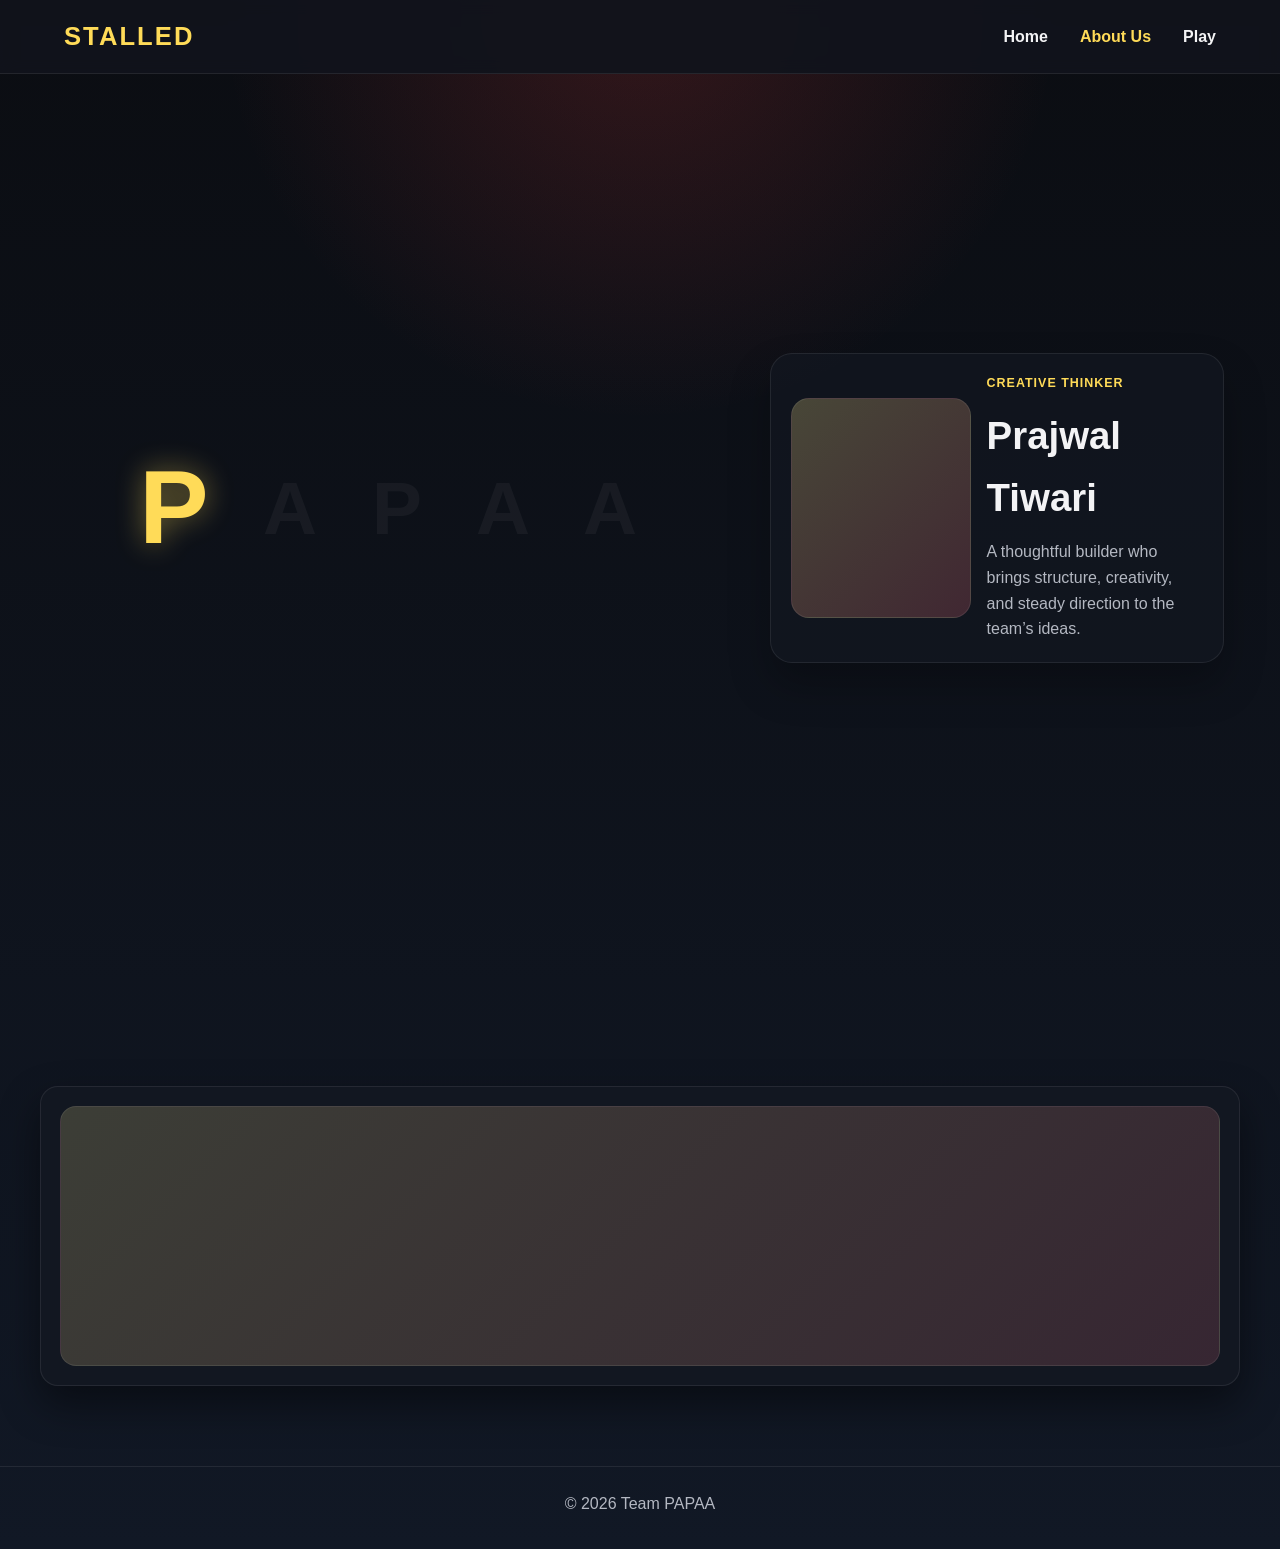
==== about.html @ a06e524e "Initial Commit" ====
<!doctype html>
<html lang="en">
  <head>
    <meta charset="UTF-8" />
    <meta name="viewport" content="width=device-width, initial-scale=1.0" />
    <meta
      name="description"
      content="About Team PAPAA, the creators of Stalled, a horror maze game built from scratch."
    />
    <title>About Us | Team PAPAA</title>
    <link rel="stylesheet" href="style.css" />
  </head>
  <body>
    <header>
      <nav class="navbar" aria-label="Main navigation">
        <div class="nav-logo">Stalled</div>
        <ul class="nav-links">
          <li><a href="index.html">Home</a></li>
          <li><a href="about.html" class="active">About Us</a></li>
          <li><a href="index.html#play">Play</a></li>
        </ul>
      </nav>
    </header>

    <main>
      <section class="about-story">
        <div class="story-stage">
          <div class="letter-reveal" aria-label="PAPAA letter animation">
            <span class="papaa-letter is-active" data-letter="P">P</span>
            <span class="papaa-letter" data-letter="A">A</span>
            <span class="papaa-letter" data-letter="P">P</span>
            <span class="papaa-letter" data-letter="A">A</span>
            <span class="papaa-letter" data-letter="A">A</span>
          </div>

          <div class="story-panel" aria-live="polite">
            <article class="member-story active" id="active-member-story">
              <div class="story-visual">
                <div class="story-photo"></div>
              </div>
              <div class="story-copy">
                <span class="member-role">Creative thinker</span>
                <h3>Prajwal Tiwari</h3>
                <p>
                  A thoughtful builder who brings structure, creativity, and steady
                  direction to the team’s ideas.
                </p>
              </div>
            </article>
          </div>
        </div>
      </section>

      <section class="team-section">
        <div class="team-photo-card">
          <div class="group-photo" aria-label="Group photo placeholder"></div>
        </div>
      </section>

    </main>

    <footer class="site-footer">
      <p>© <span id="year"></span> Team PAPAA</p>
    </footer>

    <script src="script.js"></script>
  </body>
</html>
---- style.css ----
:root {
  --bg: #0b0d12;
  --bg-soft: #151922;
  --panel: rgba(19, 24, 34, 0.9);
  --panel-border: rgba(255, 255, 255, 0.08);
  --text: #f3f3f5;
  --muted: #b4b8c2;
  --primary: #d93d3d;
  --primary-dark: #a92424;
  --accent: #ffdb58;
  --accent-soft: rgba(255, 219, 88, 0.14);
  --shadow: rgba(0, 0, 0, 0.45);
}

* {
  margin: 0;
  padding: 0;
  box-sizing: border-box;
  font-family: "Segoe UI", Tahoma, Geneva, Verdana, sans-serif;
}

html {
  scroll-behavior: smooth;
}

body {
  background:
    radial-gradient(circle at top, rgba(217, 61, 61, 0.2), transparent 25%),
    linear-gradient(180deg, var(--bg) 0%, #111825 100%);
  color: var(--text);
  line-height: 1.6;
}

a {
  color: inherit;
}

img {
  max-width: 100%;
  display: block;
}

.navbar {
  display: flex;
  justify-content: space-between;
  align-items: center;
  padding: 1rem 5%;
  background-color: rgba(17, 20, 28, 0.95);
  color: white;
  position: sticky;
  top: 0;
  z-index: 1000;
  border-bottom: 1px solid rgba(255, 255, 255, 0.08);
  backdrop-filter: blur(8px);
}

.nav-logo {
  font-size: 1.6rem;
  font-weight: 800;
  letter-spacing: 0.08em;
  text-transform: uppercase;
  color: var(--accent);
}

.nav-links {
  display: flex;
  list-style: none;
  gap: 2rem;
}

.nav-links a {
  text-decoration: none;
  color: var(--text);
  font-weight: 600;
  transition: color 0.3s ease, transform 0.2s ease;
}

.nav-links a:hover,
.nav-links a.active {
  color: var(--accent);
  transform: translateY(-1px);
}

main {
  width: min(1200px, calc(100% - 2rem));
  margin: 0 auto;
}

.hero,
.info-section,
.play-section,
.process-section,
.about-story,
.team-section,
.final-showcase {
  padding: 5rem 0;
}

.about-story {
  min-height: 100vh;
  display: flex;
  align-items: center;
  justify-content: center;
  padding-top: 3rem;
}

.story-stage {
  width: min(1200px, calc(100% - 2rem));
  margin: 0 auto;
  display: grid;
  grid-template-columns: minmax(0, 1.2fr) minmax(320px, 0.8fr);
  align-items: center;
  gap: 2rem;
  min-height: 36vh;
}

.letter-reveal {
  --slide-dir: 1;
  display: flex;
  justify-content: center;
  align-items: center;
  gap: 0.4rem;
  flex-wrap: wrap;
  width: 100%;
  min-height: 150px;
  transition: transform 0.8s ease;
}

.story-panel {
  display: flex;
  align-items: center;
  justify-content: center;
  min-height: 300px;
}

.story-panel .member-story {
  display: grid;
  width: 100%;
  max-width: 520px;
  grid-template-columns: 180px 1fr;
  gap: 1rem;
  align-items: center;
  margin: 0;
  padding: 1.25rem;
  border-radius: 22px;
  background: rgba(19, 24, 34, 0.7);
  border: 1px solid rgba(255, 255, 255, 0.08);
  box-shadow: 0 22px 40px rgba(0, 0, 0, 0.25);
  opacity: 1;
  transform: none;
}

.story-panel .member-story.active {
  animation: storyReveal 0.9s cubic-bezier(0.22, 1, 0.36, 1);
}

.papaa-letter {
  display: inline-flex;
  align-items: center;
  justify-content: center;
  min-width: 100px;
  height: 100px;
  border-radius: 20px;
  font-size: clamp(3rem, 7vw, 5.5rem);
  font-weight: 800;
  color: rgba(255, 255, 255, 0.18);
  background: transparent;
  transition: all 0.7s ease;
  transform: translateX(0) scale(0.85);
  opacity: 0.25;
}

.papaa-letter.is-active {
  color: var(--accent);
  transform: translateX(-10px) scale(1.18);
  opacity: 1;
  text-shadow: 0 0 24px rgba(255, 219, 88, 0.45);
  animation: letterReveal 0.9s cubic-bezier(0.22, 1, 0.36, 1);
}

@keyframes letterReveal {
  0% {
    opacity: 0;
    transform: translateX(calc(var(--slide-dir) * 120px)) scale(0.45);
    filter: blur(5px);
  }
  45% {
    opacity: 0.75;
  }
  100% {
    opacity: 1;
    transform: translateX(-10px) scale(1.18);
    filter: blur(0);
  }
}

.member-role {
  display: inline-block;
  margin-bottom: 0.2rem;
  color: var(--accent);
  font-size: 0.78rem;
  letter-spacing: 0.1em;
  text-transform: uppercase;
  font-weight: 700;
}

.hero {
  display: grid;
  grid-template-columns: 1.2fr 0.8fr;
  align-items: center;
  gap: 3rem;
  min-height: 72vh;
}

.eyebrow {
  text-transform: uppercase;
  letter-spacing: 0.18em;
  color: var(--accent);
  font-size: 0.75rem;
  font-weight: 700;
  margin-bottom: 0.8rem;
}

.hero-copy h1,
.section-heading h2,
.play-copy h2,
.story-header h2 {
  line-height: 1.05;
  margin-bottom: 1rem;
}

.hero-copy h1 {
  font-size: clamp(3rem, 6vw, 5.5rem);
}

.hero-copy p,
.story-header p,
.feature p,
.play-copy p,
.member-card p,
.day-card p,
.team-intro p,
.about-text p,
.game-card p {
  color: var(--muted);
}

.hero-copy p {
  max-width: 560px;
  font-size: 1.08rem;
}

.hero-actions {
  display: flex;
  flex-wrap: wrap;
  gap: 1rem;
  margin-top: 2rem;
}

.button {
  display: inline-block;
  text-decoration: none;
  padding: 0.85rem 1.4rem;
  border-radius: 999px;
  font-weight: 700;
  transition: transform 0.2s ease, box-shadow 0.2s ease;
}

.button:hover {
  transform: translateY(-2px);
}

.button.primary {
  background: linear-gradient(135deg, var(--primary) 0%, var(--primary-dark) 100%);
  color: white;
  box-shadow: 0 12px 25px rgba(217, 61, 61, 0.35);
}

.button.secondary {
  border: 1px solid rgba(255, 255, 255, 0.15);
  color: var(--text);
  background: rgba(255, 255, 255, 0.02);
}

.hero-card,
.feature,
.play-panel,
.game-card,
.day-card,
.member-card,
.about-card,
.photo-card,
.team-photo-card {
  background: var(--panel);
  border: 1px solid var(--panel-border);
  border-radius: 18px;
  box-shadow: 0 18px 40px var(--shadow);
}

.hero-card {
  padding: 2rem;
}

.card-tag {
  display: inline-block;
  padding: 0.4rem 0.8rem;
  border-radius: 999px;
  background: var(--accent-soft);
  color: var(--accent);
  font-size: 0.72rem;
  font-weight: 700;
  letter-spacing: 0.08em;
  text-transform: uppercase;
  margin-bottom: 1rem;
}

.hero-card h2 {
  font-size: clamp(1.7rem, 3vw, 2.5rem);
  margin-bottom: 0.8rem;
}

.section-heading {
  text-align: center;
  margin-bottom: 2.5rem;
}

.section-heading h2,
.play-copy h2,
.story-header h2 {
  font-size: clamp(2rem, 4vw, 3rem);
}

.feature-grid {
  display: grid;
  grid-template-columns: repeat(3, minmax(0, 1fr));
  gap: 1.5rem;
}

.feature {
  padding: 1.5rem;
}

.feature h3,
.member-card h3,
.day-card h3,
.game-card h3 {
  margin-bottom: 0.7rem;
  font-size: 1.3rem;
}

.play-section {
  display: grid;
  grid-template-columns: 1fr 0.9fr;
  align-items: center;
  gap: 2rem;
  padding-bottom: 5rem;
}

.play-panel,
.game-card,
.about-card {
  padding: 1.8rem;
}

.status {
  display: inline-flex;
  align-items: center;
  gap: 0.6rem;
  margin-bottom: 1rem;
  font-weight: 700;
  color: var(--text);
}

.status-dot {
  width: 0.7rem;
  height: 0.7rem;
  border-radius: 50%;
  background: #3dd982;
  box-shadow: 0 0 12px rgba(61, 217, 130, 0.9);
}

.play-panel ul {
  list-style: none;
  display: grid;
  gap: 0.8rem;
}

.play-panel li {
  position: relative;
  padding-left: 1.3rem;
}

.play-panel li::before {
  content: "•";
  position: absolute;
  left: 0;
  color: var(--accent);
}

.game-card {
  display: flex;
  flex-direction: column;
  gap: 1rem;
}

.embed-box {
  background: rgba(255, 255, 255, 0.02);
  border: 1px solid rgba(255, 255, 255, 0.08);
  border-radius: 14px;
  min-height: 280px;
  display: flex;
  align-items: center;
  justify-content: center;
  padding: 1.5rem;
  text-align: center;
  color: var(--muted);
}

.scratch-button {
  display: inline-block;
  text-decoration: none;
  background: #ffdb58;
  color: #0b0d12;
  font-weight: 800;
  padding: 0.8rem 1.3rem;
  border-radius: 999px;
  transition: transform 0.2s ease;
}

.scratch-button:hover {
  transform: translateY(-2px);
}

.process-layout {
  display: grid;
  grid-template-columns: 1fr 1.2fr;
  gap: 2rem;
  align-items: start;
}

.process-copy {
  display: flex;
  flex-direction: column;
  gap: 1rem;
}

.process-copy h2 {
  font-size: clamp(2.1rem, 3vw, 3rem);
}

.process-copy p {
  color: var(--muted);
}

.process-grid {
  display: grid;
  grid-template-columns: repeat(2, minmax(0, 1fr));
  gap: 1.2rem;
}

.day-card {
  padding: 1.2rem;
}

.day-gallery {
  display: grid;
  grid-template-columns: repeat(2, minmax(0, 1fr));
  gap: 0.8rem;
  margin-top: 1rem;
}

.gallery-photo {
  min-height: 120px;
  border-radius: 12px;
  background:
    linear-gradient(135deg, rgba(217, 61, 61, 0.35), rgba(255, 219, 88, 0.12)),
    #1a2230;
  border: 1px solid rgba(255, 255, 255, 0.08);
}

.story-header {
  text-align: center;
  margin-bottom: 2rem;
}

.team-grid {
  display: grid;
  grid-template-columns: repeat(5, minmax(0, 1fr));
  gap: 1rem;
}

.member-card {
  padding: 1rem;
}

.member-photo {
  width: 100%;
  min-height: 180px;
  border-radius: 14px;
  margin-bottom: 1rem;
  background: linear-gradient(135deg, rgba(255, 219, 88, 0.18), rgba(217, 61, 61, 0.18)), #1a2230;
  border: 1px solid rgba(255, 255, 255, 0.08);
}

.member-role {
  display: inline-block;
  margin-bottom: 0.7rem;
  color: var(--accent);
  font-weight: 700;
  font-size: 0.78rem;
  letter-spacing: 0.08em;
  text-transform: uppercase;
}

.member-story {
  display: none;
  grid-template-columns: 220px 1fr;
  gap: 1rem;
  align-items: center;
  max-width: 980px;
  margin: 0 auto 0.75rem;
  padding: 1.1rem 1.5rem;
  border: 1px solid rgba(255, 255, 255, 0.08);
  border-radius: 22px;
  background: rgba(19, 24, 34, 0.7);
  opacity: 0;
  transform: translateY(18px);
  transition: opacity 0.7s ease, transform 0.8s ease;
}

.member-story.active {
  display: grid;
  opacity: 1;
  transform: translateY(0);
  box-shadow: 0 22px 40px rgba(0, 0, 0, 0.25);
  animation: storyReveal 0.9s cubic-bezier(0.22, 1, 0.36, 1);
}


@keyframes storyReveal {
  0% {
    opacity: 0;
    transform: translateX(32px) translateY(12px);
  }
  100% {
    opacity: 1;
    transform: translateX(0) translateY(0);
  }
}

.story-copy {
  display: flex;
  flex-direction: column;
  gap: 0.7rem;
  opacity: 0;
  transform: translateY(12px);
  animation: storyCopyReveal 0.8s ease forwards;
  animation-delay: 0.45s;
}

@keyframes storyCopyReveal {
  0% {
    opacity: 0;
    transform: translateY(18px);
  }
  100% {
    opacity: 1;
    transform: translateY(0);
  }
}

.story-visual {
  width: 100%;
}

.story-photo {
  width: 100%;
  min-height: 220px;
  border-radius: 18px;
  background: linear-gradient(135deg, rgba(255, 219, 88, 0.2), rgba(217, 61, 61, 0.2)), #1a2230;
  border: 1px solid rgba(255, 255, 255, 0.08);
}

.story-copy {
  display: flex;
  flex-direction: column;
  gap: 0.7rem;
}

.story-copy h3 {
  font-size: clamp(1.8rem, 3vw, 2.8rem);
}

.story-copy p {
  color: var(--muted);
}

.member-story .member-role {
  margin-bottom: 0;
}

.team-photo-card {
  padding: 1.2rem;
  margin-top: 2rem;
}

.group-photo {
  min-height: 260px;
  border-radius: 16px;
  background: linear-gradient(135deg, rgba(255, 219, 88, 0.15), rgba(217, 61, 61, 0.15)), #1a2230;
  border: 1px solid rgba(255, 255, 255, 0.08);
}

.site-footer {
  text-align: center;
  padding: 1.5rem 1rem 2rem;
  color: var(--muted);
  border-top: 1px solid rgba(255, 255, 255, 0.08);
}

@media (max-width: 980px) {
  .team-grid {
    grid-template-columns: repeat(2, minmax(0, 1fr));
  }

  .process-layout {
    grid-template-columns: 1fr;
  }
}

@media (max-width: 768px) {
  .hero,
  .play-section,
  .feature-grid,
  .process-grid {
    grid-template-columns: 1fr;
  }

  .hero {
    min-height: auto;
    padding-top: 3rem;
  }

  .navbar {
    flex-direction: column;
    gap: 0.8rem;
    padding: 1rem 1.25rem;
  }

  .nav-links {
    gap: 1rem;
    font-size: 0.92rem;
    flex-wrap: wrap;
    justify-content: center;
  }

  .team-grid {
    grid-template-columns: 1fr;
  }
}
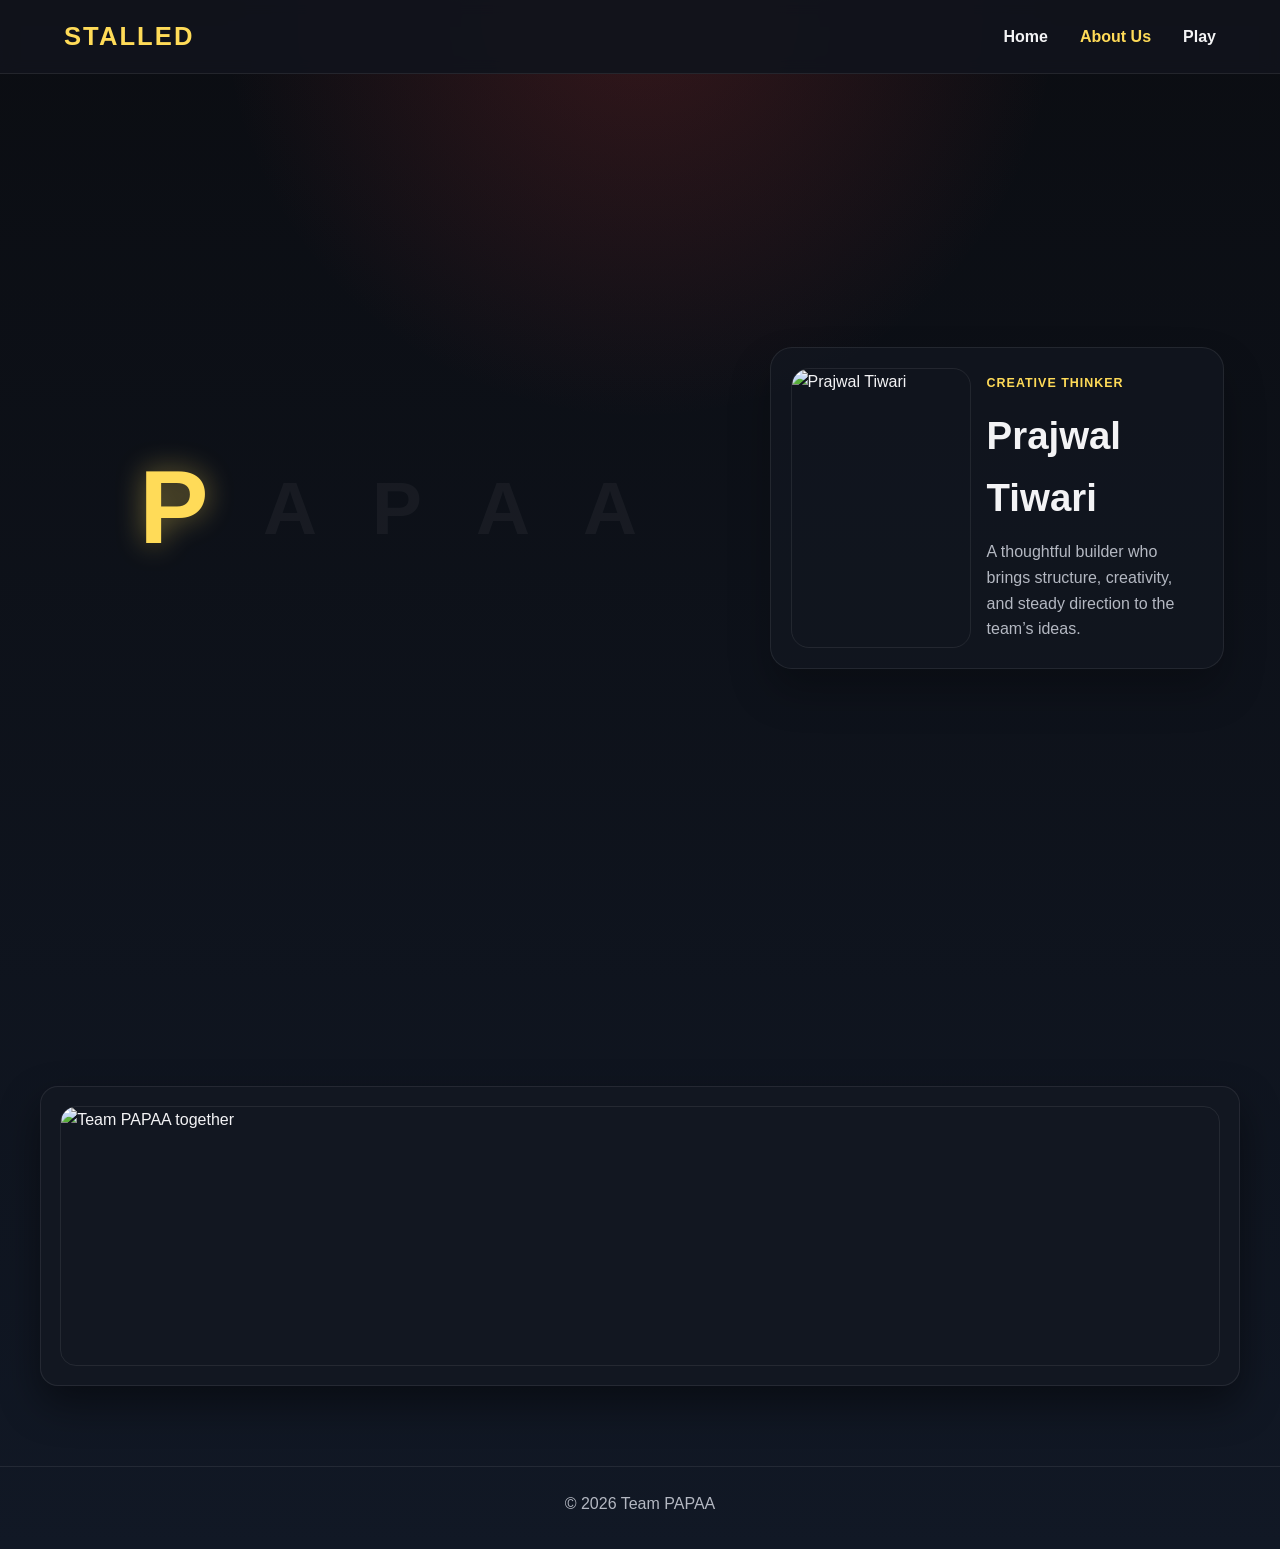
==== commit 8c63e29e: "Add images and update styles for team member section" ====
--- a/about.html
+++ b/about.html
@@ -36,7 +36,11 @@
           <div class="story-panel" aria-live="polite">
             <article class="member-story active" id="active-member-story">
               <div class="story-visual">
-                <div class="story-photo"></div>
+                <img
+                  class="story-photo"
+                  src="images/IMG_4715.webp"
+                  alt="Prajwal Tiwari"
+                />
               </div>
               <div class="story-copy">
                 <span class="member-role">Creative thinker</span>
@@ -53,7 +57,11 @@
 
       <section class="team-section">
         <div class="team-photo-card">
-          <div class="group-photo" aria-label="Group photo placeholder"></div>
+          <img
+            class="group-photo"
+            src="images/group/IMG_4729.jpg"
+            alt="Team PAPAA together"
+          />
         </div>
       </section>
 
--- a/style.css
+++ b/style.css
@@ -576,8 +576,10 @@
 .story-photo {
   width: 100%;
   min-height: 220px;
+  height: 280px;
+  object-fit: cover;
+  object-position: center;
   border-radius: 18px;
-  background: linear-gradient(135deg, rgba(255, 219, 88, 0.2), rgba(217, 61, 61, 0.2)), #1a2230;
   border: 1px solid rgba(255, 255, 255, 0.08);
 }
 
@@ -605,9 +607,13 @@
 }
 
 .group-photo {
+  display: block;
+  width: 100%;
+  height: auto;
+  max-height: 620px;
+  object-fit: cover;
   min-height: 260px;
   border-radius: 16px;
-  background: linear-gradient(135deg, rgba(255, 219, 88, 0.15), rgba(217, 61, 61, 0.15)), #1a2230;
   border: 1px solid rgba(255, 255, 255, 0.08);
 }
 
@@ -657,5 +663,32 @@
   .team-grid {
     grid-template-columns: 1fr;
   }
-}
-
+
+  .story-stage {
+    grid-template-columns: 1fr;
+    gap: 1.5rem;
+    min-height: auto;
+  }
+
+  .letter-reveal {
+    gap: 0.25rem;
+  }
+
+  .papaa-letter {
+    min-width: 70px;
+    height: 70px;
+    font-size: clamp(2rem, 5vw, 4rem);
+  }
+
+  .member-story {
+    grid-template-columns: 1fr;
+    gap: 1rem;
+    max-width: 100%;
+  }
+
+  .story-photo {
+    min-height: 160px;
+    height: 220px;
+  }
+}
+
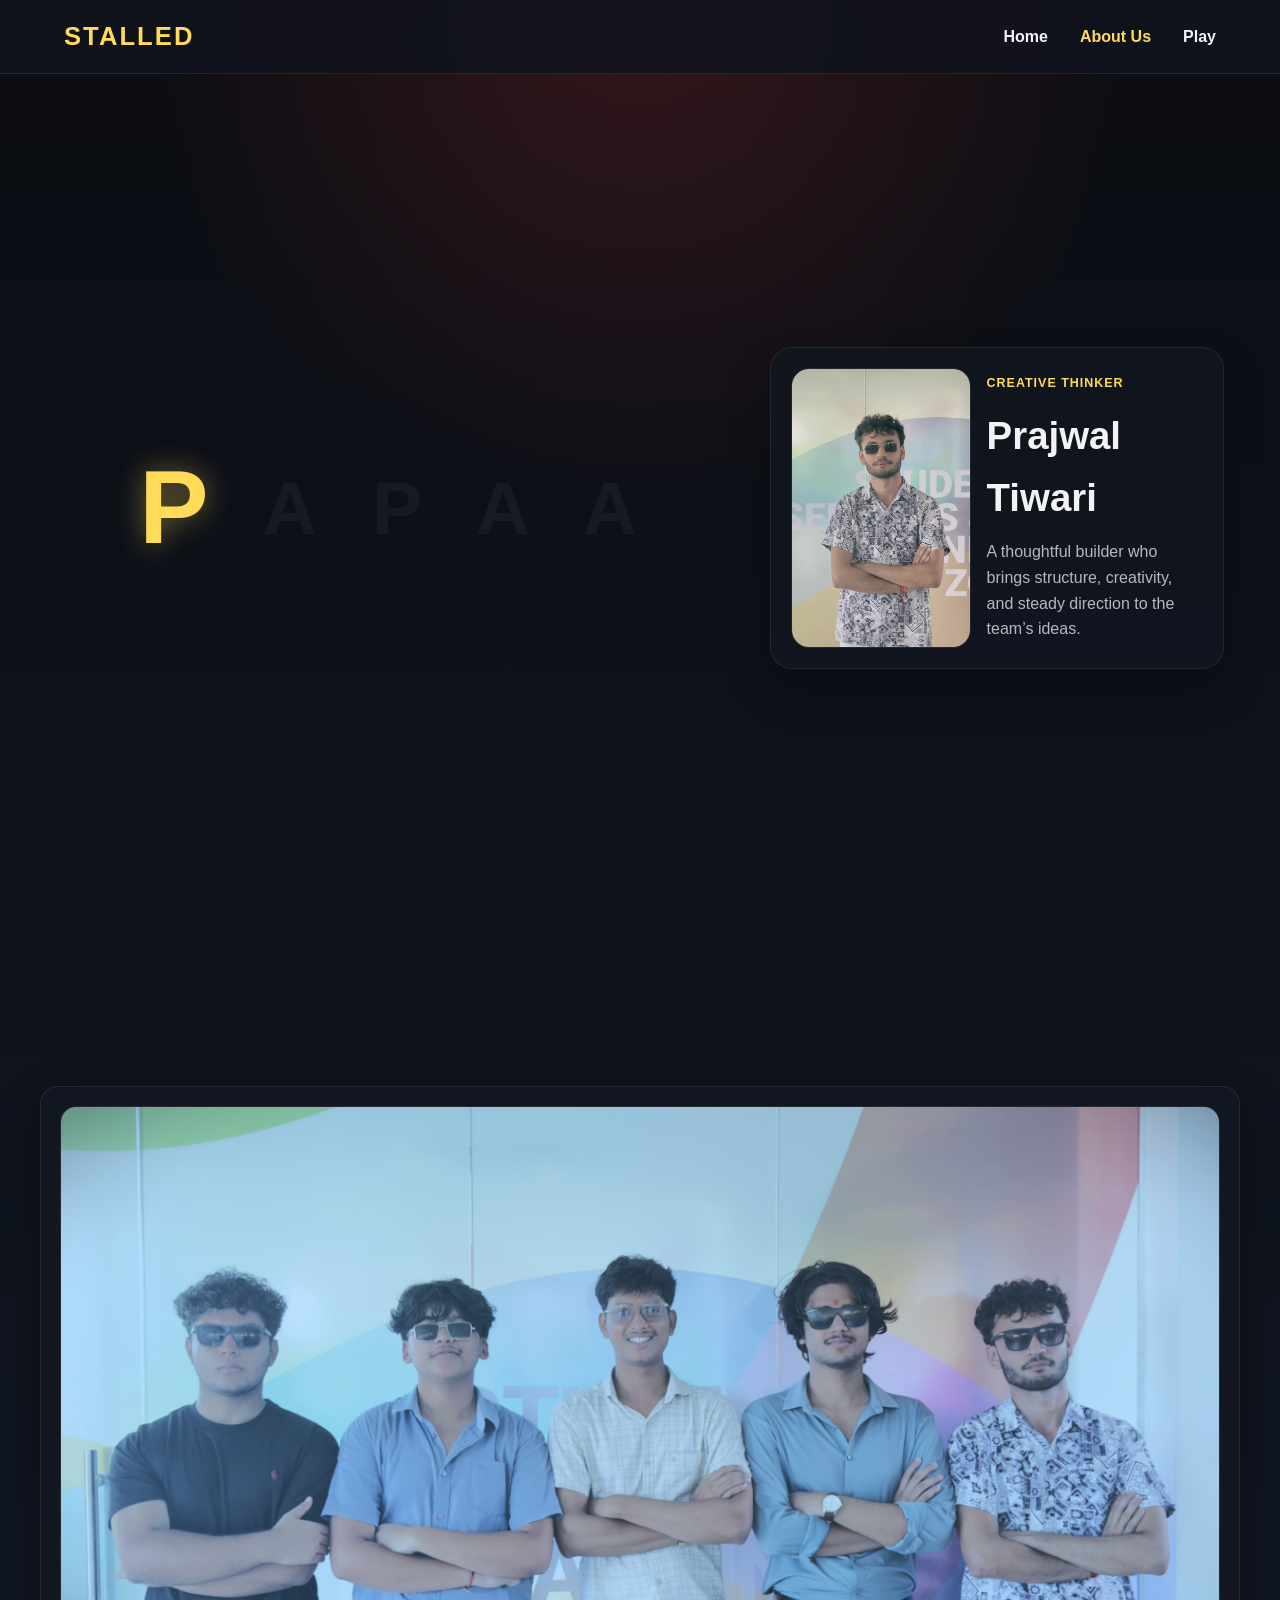
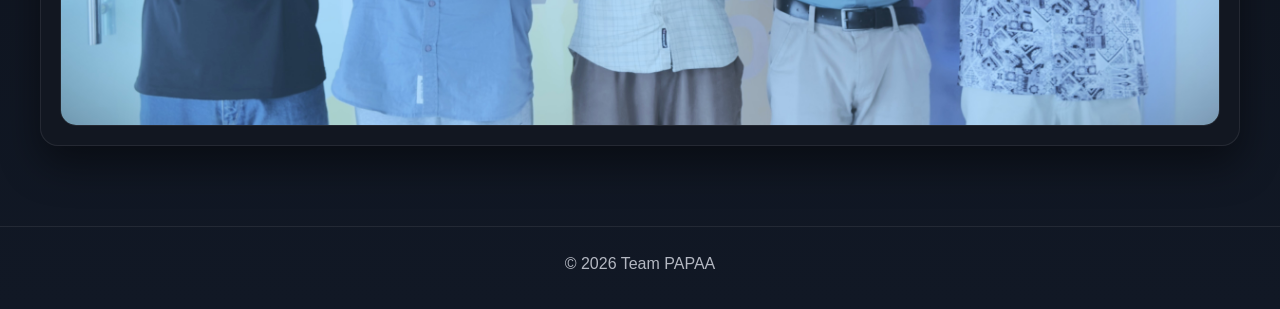
==== commit e68dbb4a: "Update script reference in about.html to include versioning" ====
--- a/about.html
+++ b/about.html
@@ -71,6 +71,6 @@
       <p>© <span id="year"></span> Team PAPAA</p>
     </footer>
 
-    <script src="script.js"></script>
+    <script src="script.js?v=2"></script>
   </body>
 </html>
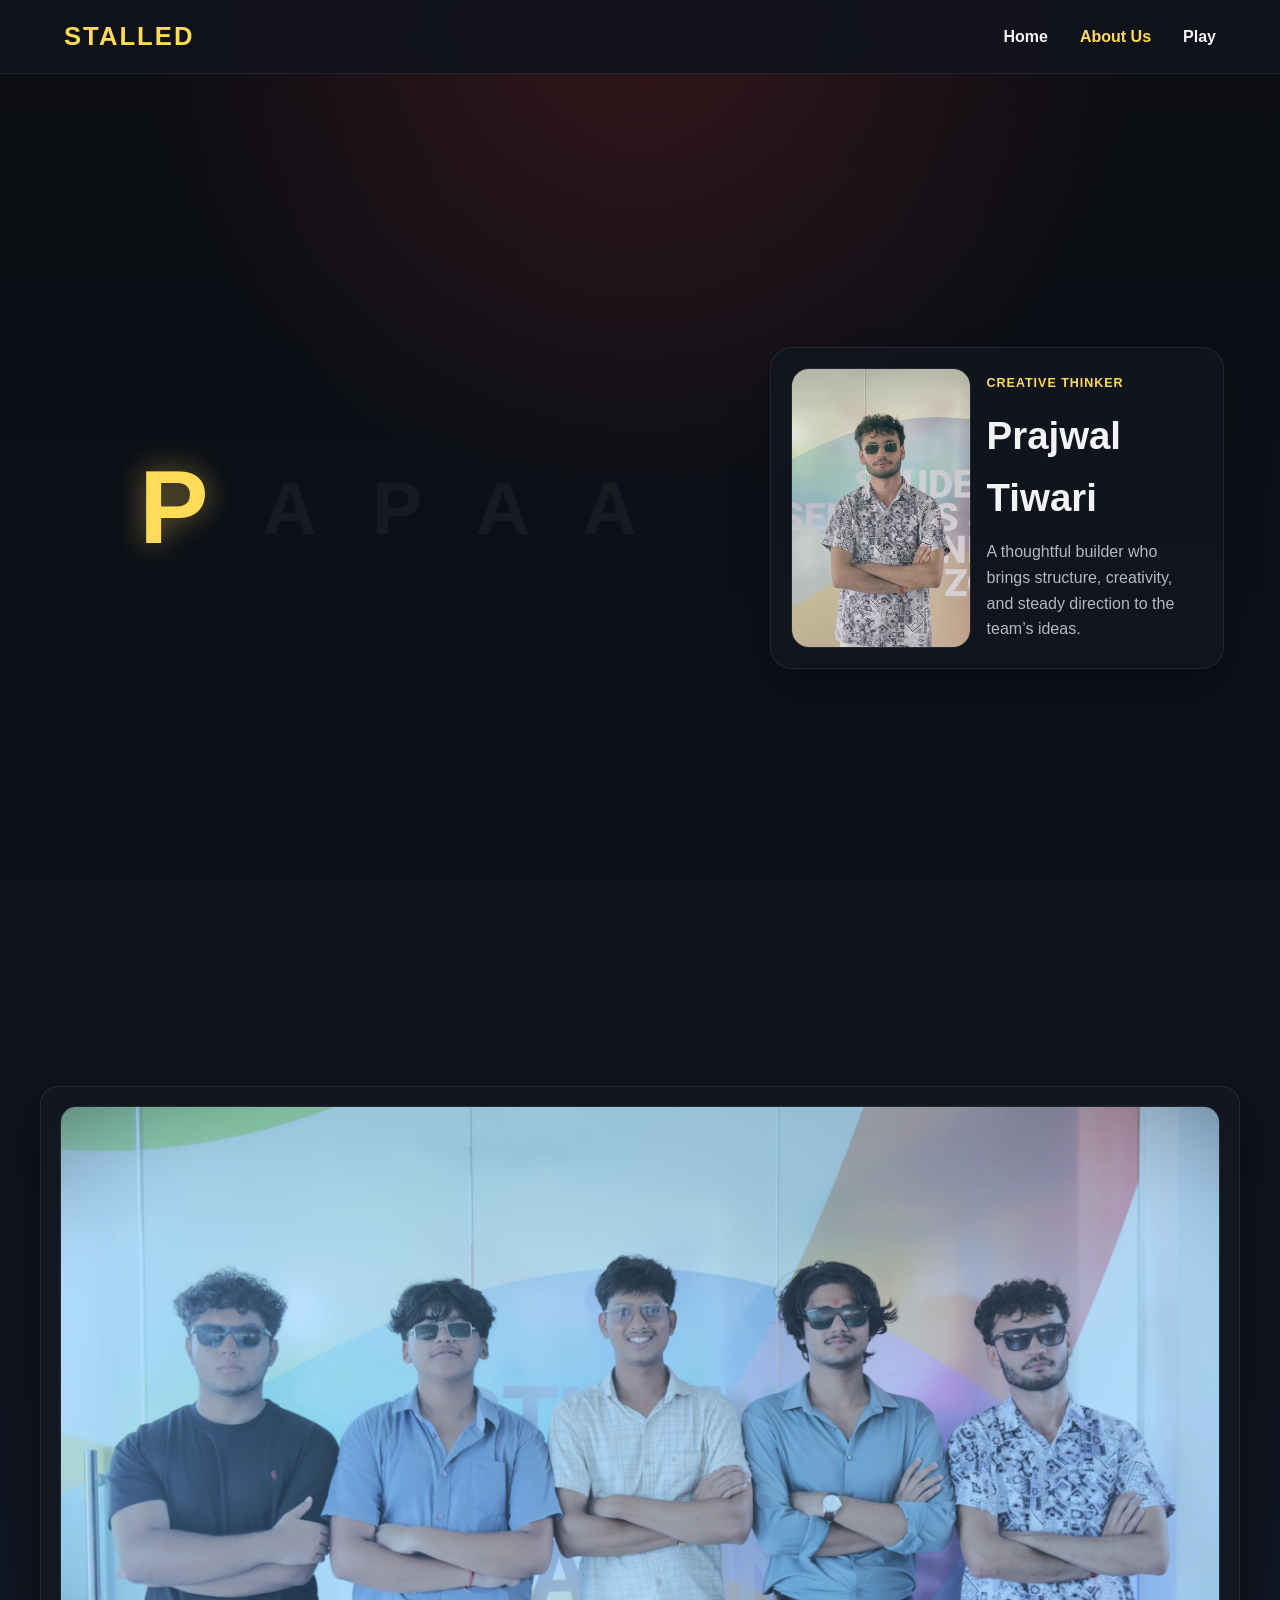
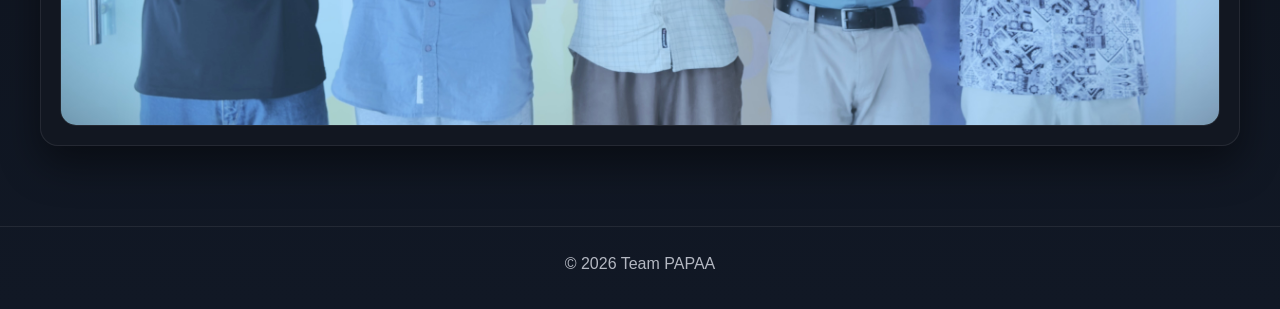
==== commit b6c9598c: "Update play link to Scratch and embed game iframe in index.html; add new image" ====
--- a/about.html
+++ b/about.html
@@ -17,7 +17,9 @@
         <ul class="nav-links">
           <li><a href="index.html">Home</a></li>
           <li><a href="about.html" class="active">About Us</a></li>
-          <li><a href="index.html#play">Play</a></li>
+          <li>
+            <a href="https://scratch.mit.edu/projects/1378056136/embed">Play</a>
+          </li>
         </ul>
       </nav>
     </header>
--- a/style.css
+++ b/style.css
@@ -407,13 +407,17 @@
   background: rgba(255, 255, 255, 0.02);
   border: 1px solid rgba(255, 255, 255, 0.08);
   border-radius: 14px;
-  min-height: 280px;
   display: flex;
   align-items: center;
   justify-content: center;
-  padding: 1.5rem;
-  text-align: center;
-  color: var(--muted);
+  overflow: hidden;
+}
+
+.embed-box iframe {
+  display: block;
+  width: 485px;
+  max-width: 100%;
+  border: 0;
 }
 
 .scratch-button {
@@ -571,6 +575,8 @@
 
 .story-visual {
   width: 100%;
+  overflow: hidden;
+  border-radius: 18px;
 }
 
 .story-photo {
@@ -581,6 +587,11 @@
   object-position: center;
   border-radius: 18px;
   border: 1px solid rgba(255, 255, 255, 0.08);
+}
+
+.story-photo.tight-crop {
+  transform: scale(1.7);
+  transform-origin: center center;
 }
 
 .story-copy {
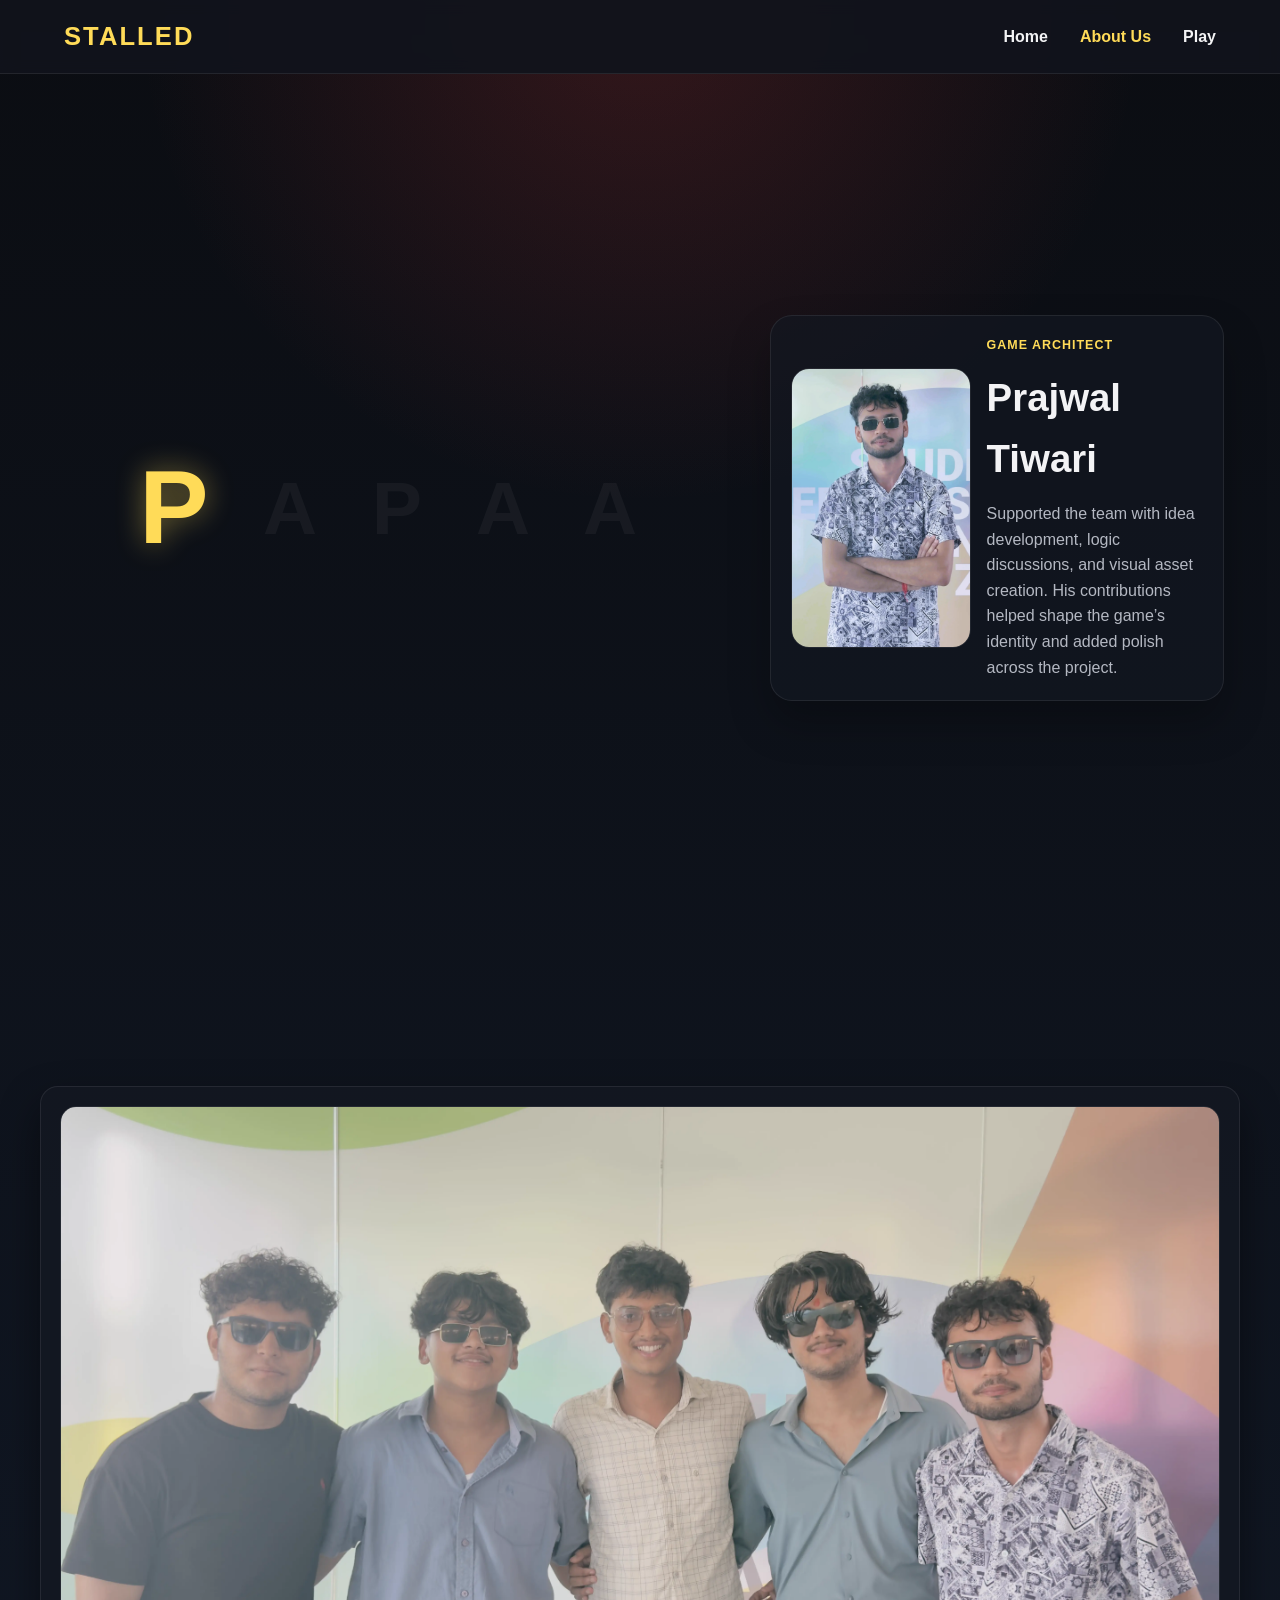
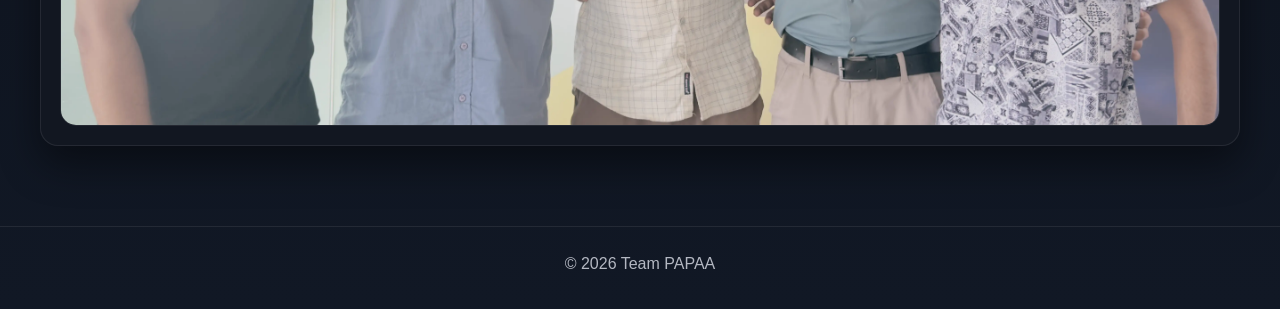
==== commit 26a06424: "updated the group photo" ====
--- a/about.html
+++ b/about.html
@@ -61,7 +61,7 @@
         <div class="team-photo-card">
           <img
             class="group-photo"
-            src="images/group/IMG_4729.jpg"
+            src="images/group/IMG_4729.webp"
             alt="Team PAPAA together"
           />
         </div>
